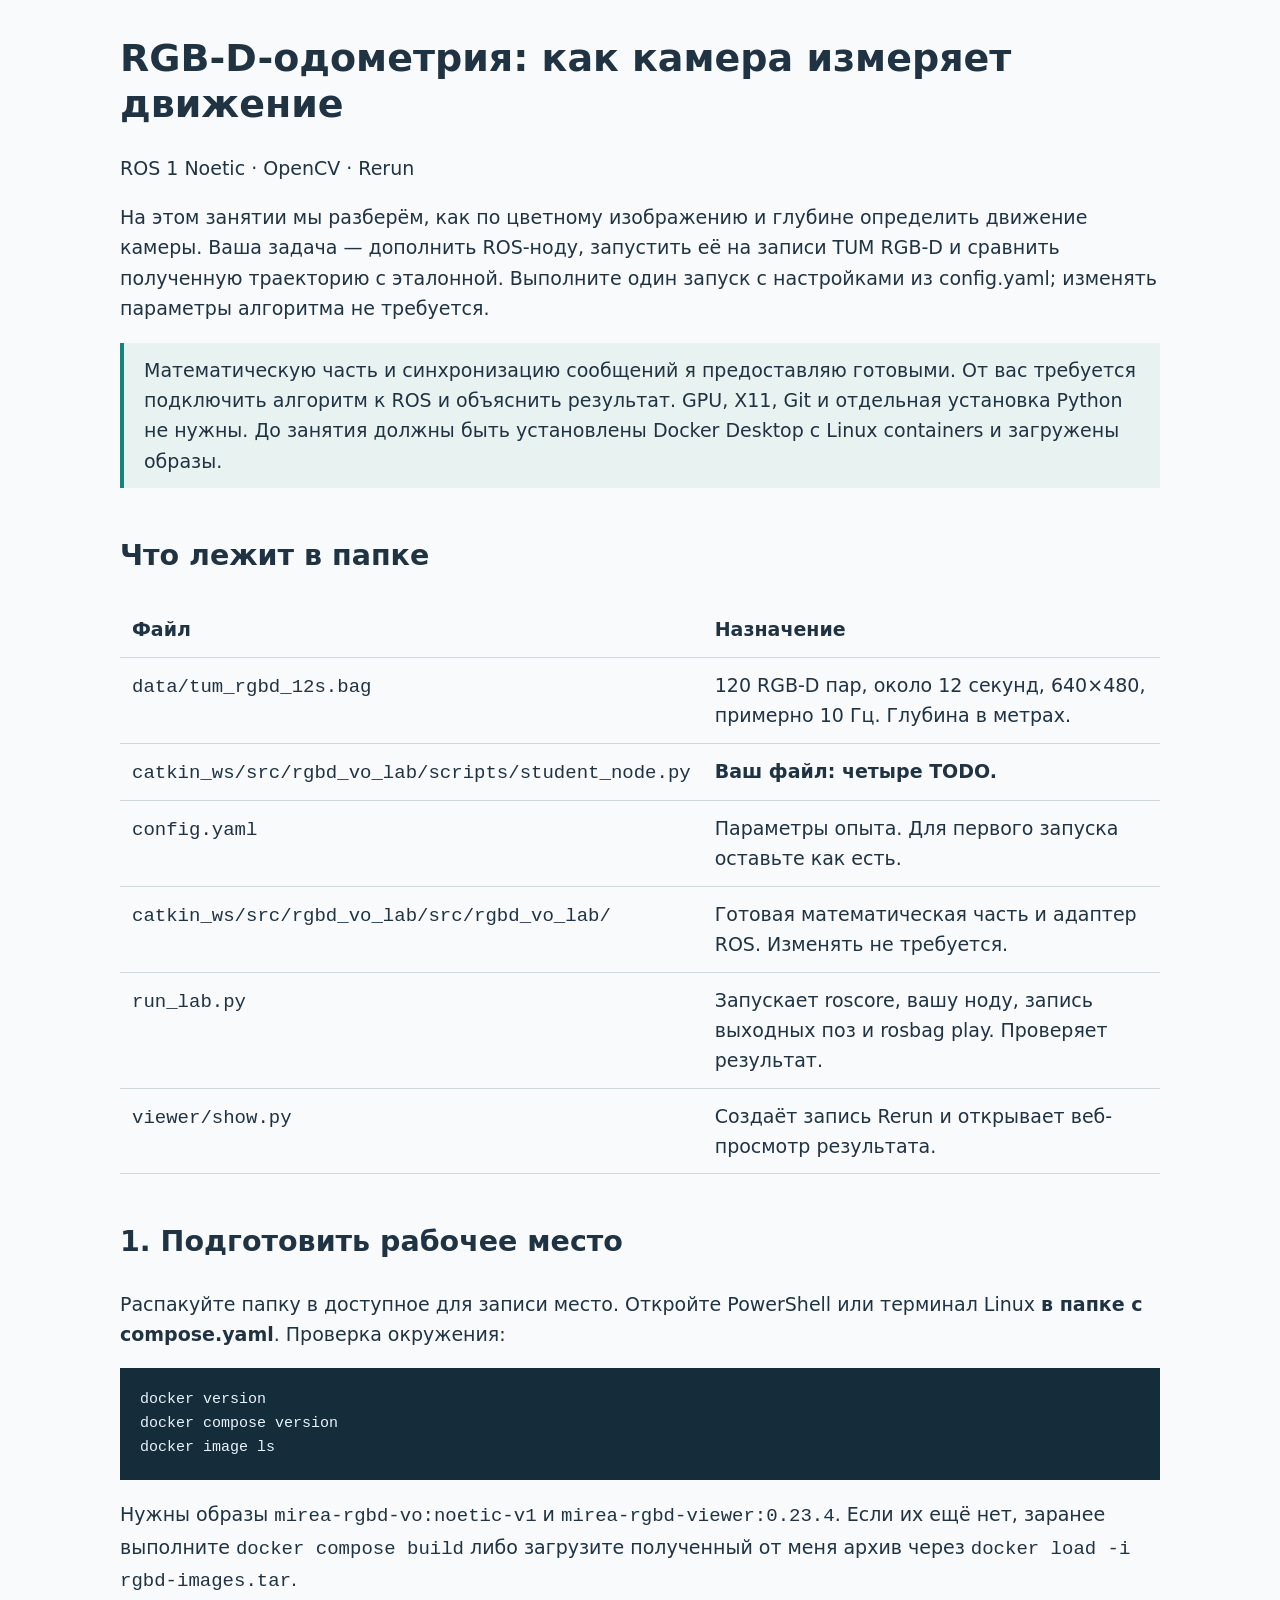
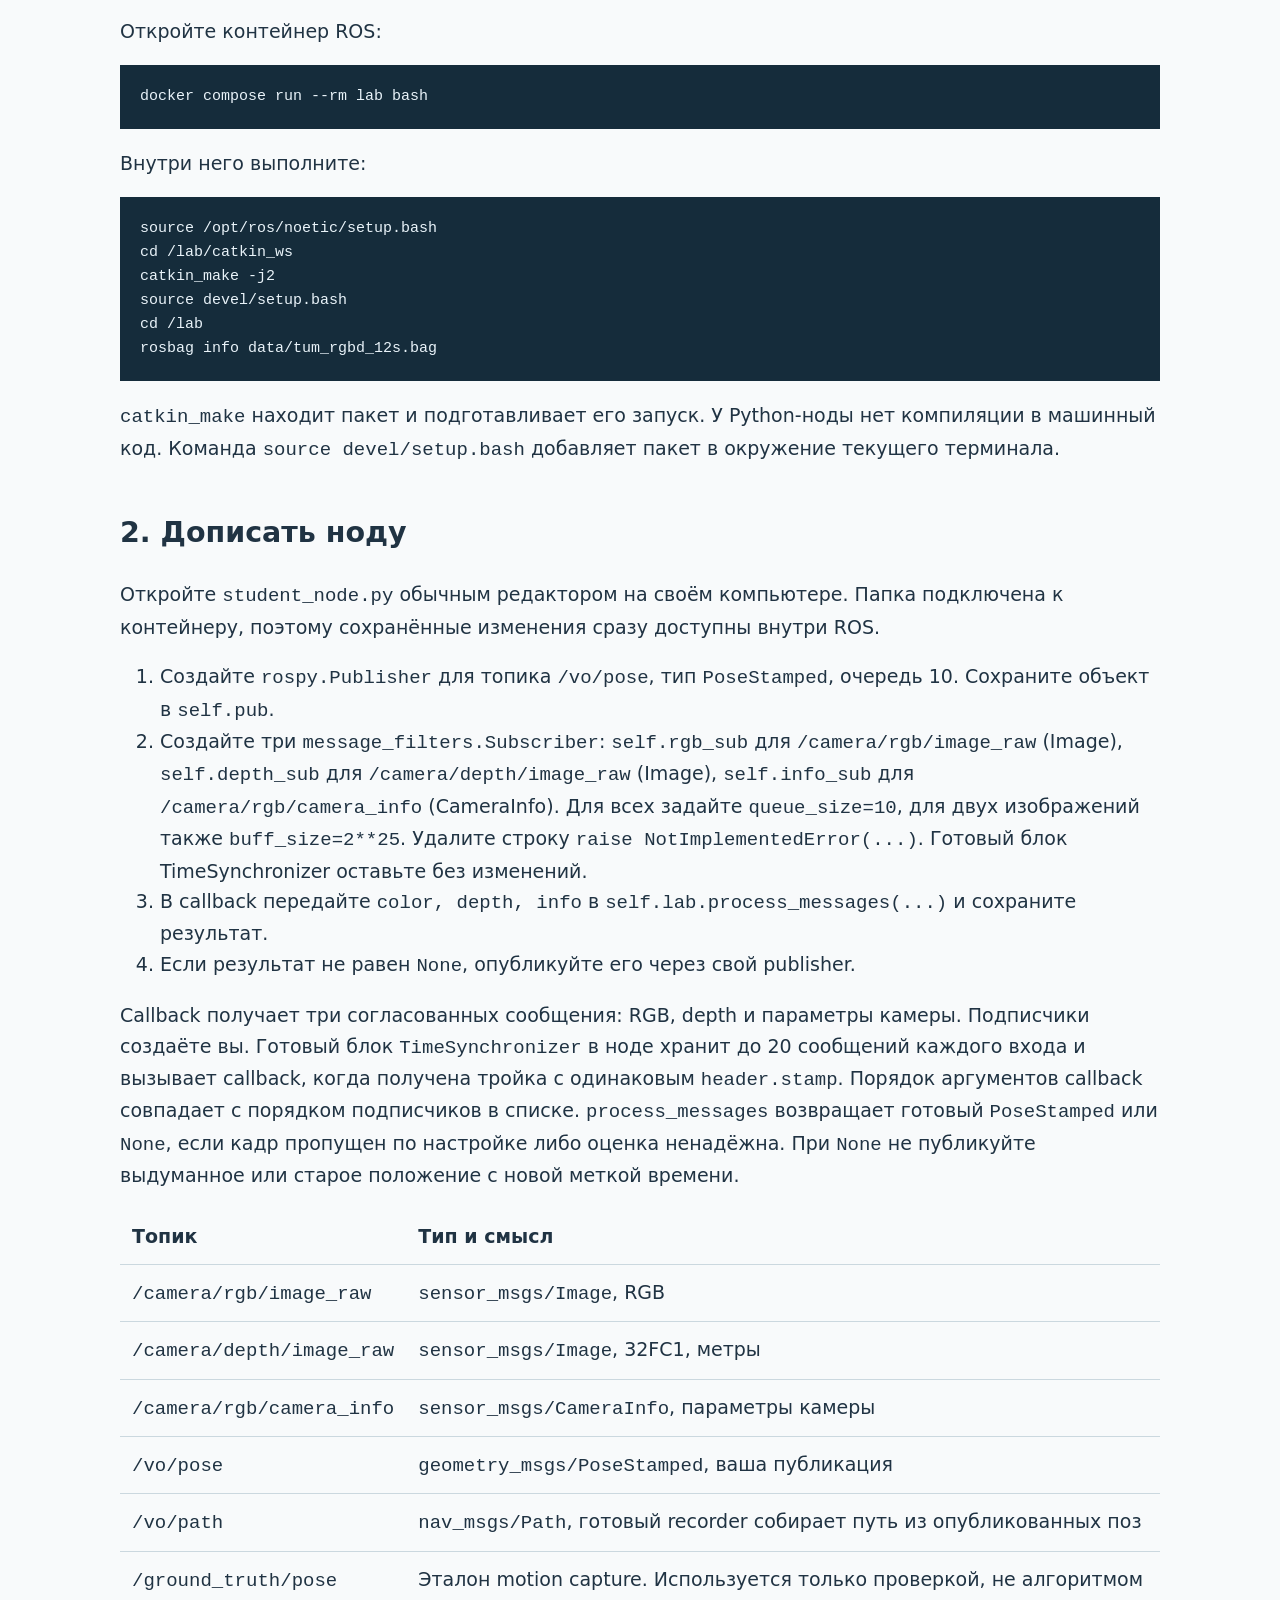
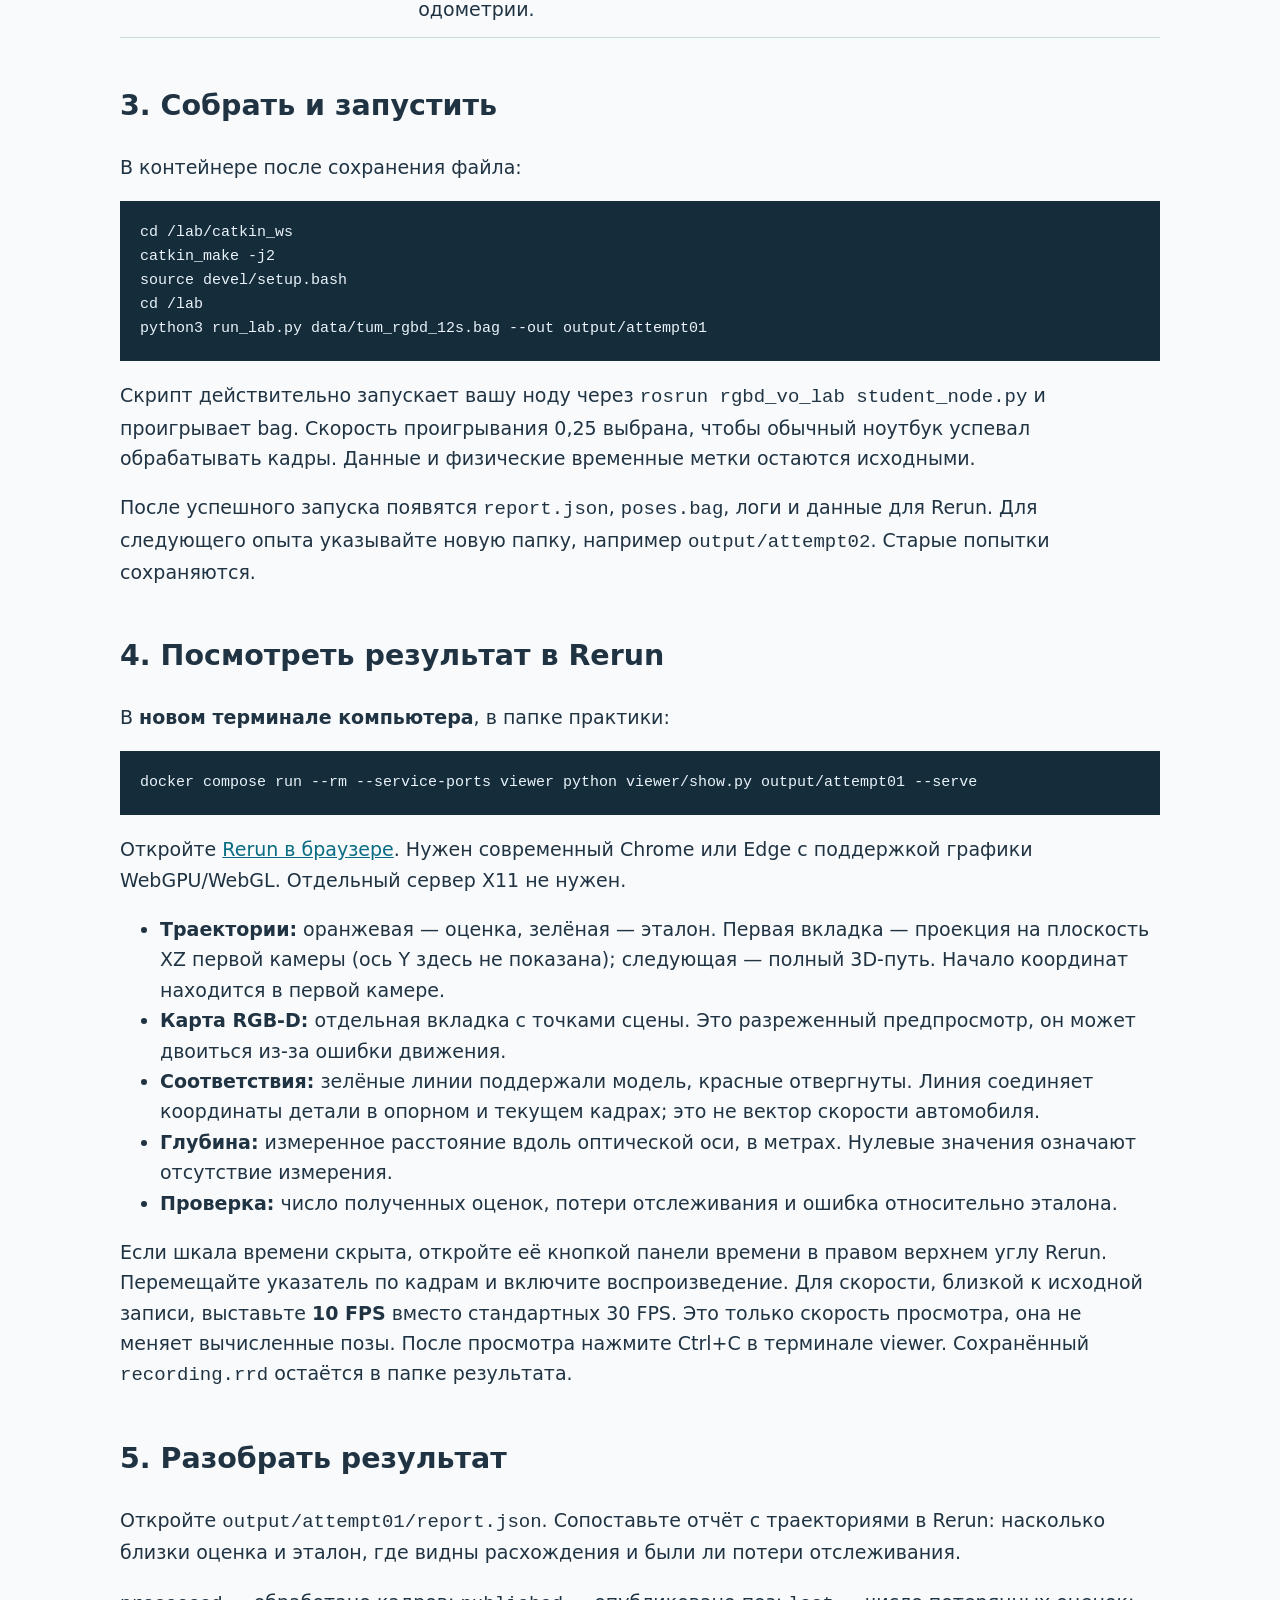
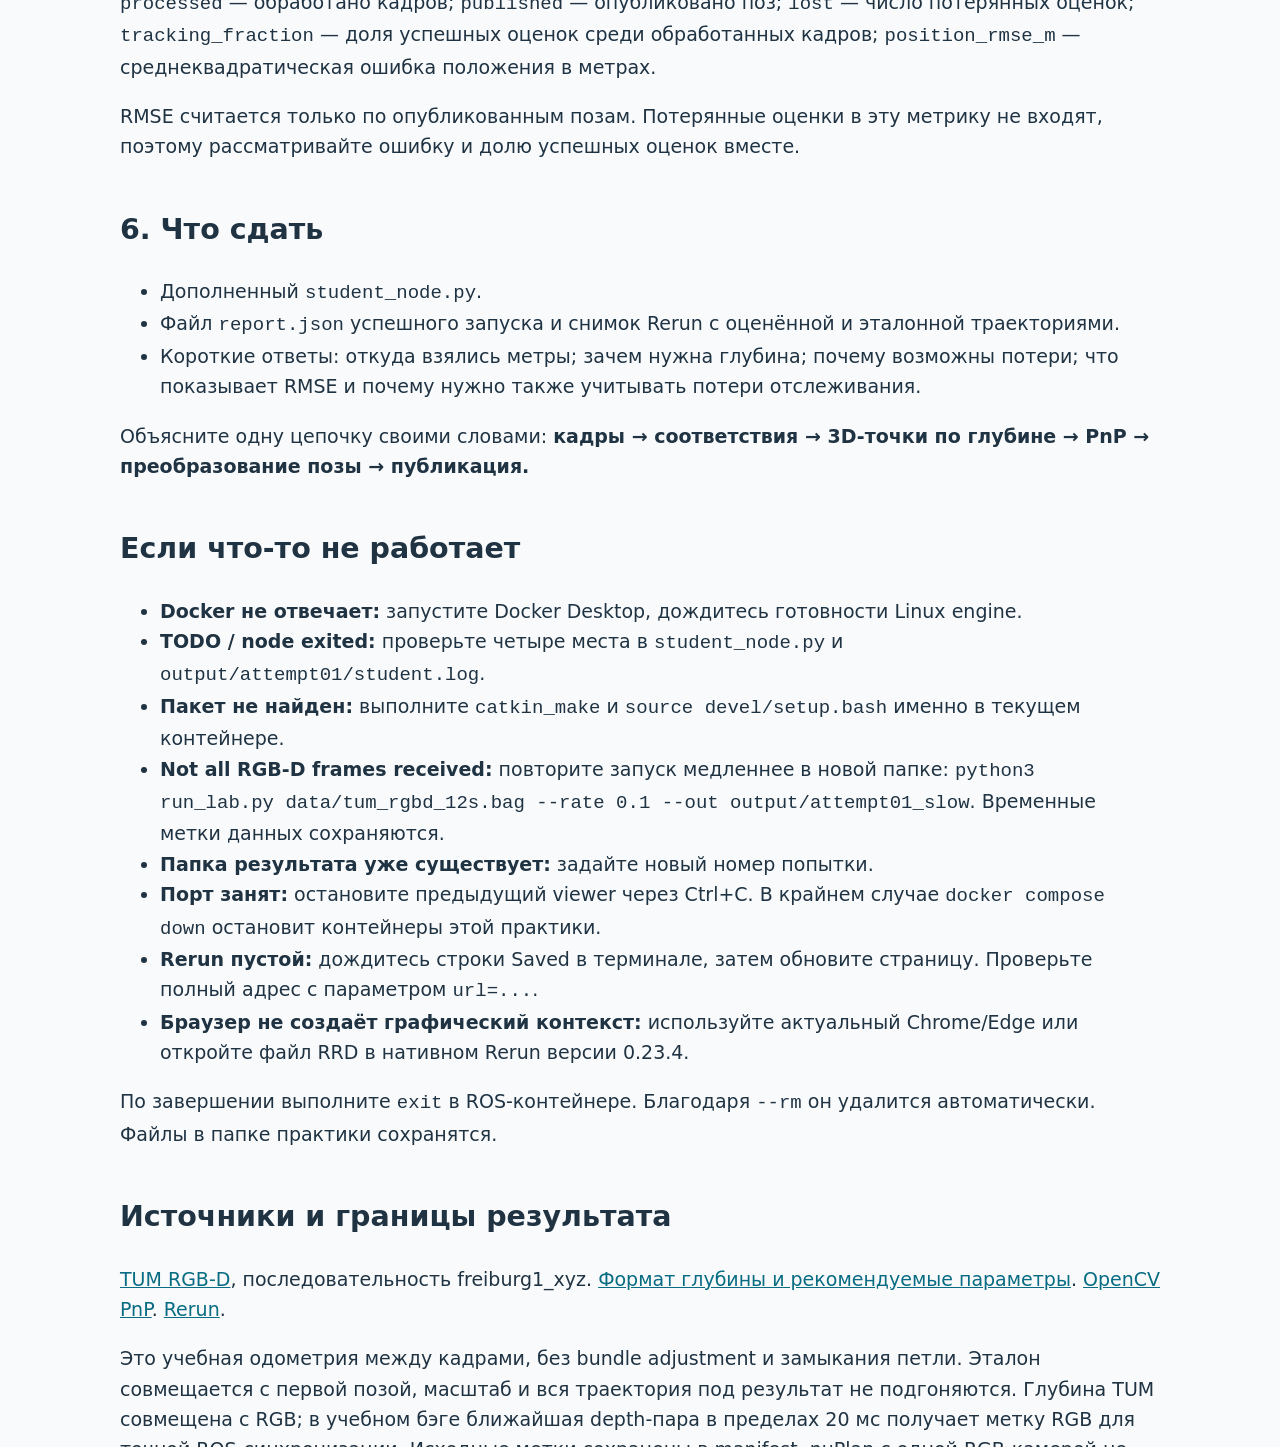
==== practices/02-ros1-rgbd-odometry/assignment.html @ 29c96ba7 "Number RGB-D odometry assignment as practice 2" ====
<!doctype html><html lang="ru"><meta charset="utf-8"><meta name="viewport" content="width=device-width,initial-scale=1">
<title>Практика: RGB-D-одометрия в ROS 1</title>
<style>body{font:19px/1.6 system-ui,sans-serif;max-width:1040px;margin:36px auto;padding:0 24px;color:#203343;background:#f8fafb}h1{font-size:38px;line-height:1.2}h2{margin-top:45px}a{color:#096c82}pre{background:#152c3b;color:#e9f3f9;padding:20px;overflow:auto;font:15px/1.6 Consolas,monospace}code{font-family:Consolas,monospace}td,th{padding:12px;text-align:left;vertical-align:top;border-bottom:1px solid #cbd8df}table{border-collapse:collapse;width:100%}.note{border-left:4px solid #148579;padding:12px 20px;background:#e8f3f1}.time{color:#547180}</style>
<h1>RGB-D-одометрия: как камера измеряет движение</h1>
<p>ROS 1 Noetic · OpenCV · Rerun</p>
<p>На этом занятии мы разберём, как по цветному изображению и глубине определить движение камеры. Ваша задача — дополнить ROS-ноду, запустить её на записи TUM RGB-D и сравнить полученную траекторию с эталонной. Выполните один запуск с настройками из config.yaml; изменять параметры алгоритма не требуется.</p>
<p class="note">Математическую часть и синхронизацию сообщений я предоставляю готовыми. От вас требуется подключить алгоритм к ROS и объяснить результат. GPU, X11, Git и отдельная установка Python не нужны. До занятия должны быть установлены Docker Desktop с Linux containers и загружены образы.</p>
<h2>Что лежит в папке</h2>
<table><tr><th>Файл</th><th>Назначение</th></tr>
<tr><td><code>data/tum_rgbd_12s.bag</code></td><td>120 RGB-D пар, около 12 секунд, 640×480, примерно 10 Гц. Глубина в метрах.</td></tr>
<tr><td><code>catkin_ws/src/rgbd_vo_lab/scripts/student_node.py</code></td><td><b>Ваш файл: четыре TODO.</b></td></tr>
<tr><td><code>config.yaml</code></td><td>Параметры опыта. Для первого запуска оставьте как есть.</td></tr>
<tr><td><code>catkin_ws/src/rgbd_vo_lab/src/rgbd_vo_lab/</code></td><td>Готовая математическая часть и адаптер ROS. Изменять не требуется.</td></tr>
<tr><td><code>run_lab.py</code></td><td>Запускает roscore, вашу ноду, запись выходных поз и rosbag play. Проверяет результат.</td></tr>
<tr><td><code>viewer/show.py</code></td><td>Создаёт запись Rerun и открывает веб-просмотр результата.</td></tr></table>
<h2>1. Подготовить рабочее место</h2>
<p>Распакуйте папку в доступное для записи место. Откройте PowerShell или терминал Linux <b>в папке с compose.yaml</b>. Проверка окружения:</p>
<pre>docker version
docker compose version
docker image ls</pre>
<p>Нужны образы <code>mirea-rgbd-vo:noetic-v1</code> и <code>mirea-rgbd-viewer:0.23.4</code>. Если их ещё нет, заранее выполните <code>docker compose build</code> либо загрузите полученный от меня архив через <code>docker load -i rgbd-images.tar</code>.</p>
<p>Откройте контейнер ROS:</p>
<pre>docker compose run --rm lab bash</pre>
<p>Внутри него выполните:</p>
<pre>source /opt/ros/noetic/setup.bash
cd /lab/catkin_ws
catkin_make -j2
source devel/setup.bash
cd /lab
rosbag info data/tum_rgbd_12s.bag</pre>
<p><code>catkin_make</code> находит пакет и подготавливает его запуск. У Python-ноды нет компиляции в машинный код. Команда <code>source devel/setup.bash</code> добавляет пакет в окружение текущего терминала.</p>
<h2>2. Дописать ноду</h2>
<p>Откройте <code>student_node.py</code> обычным редактором на своём компьютере. Папка подключена к контейнеру, поэтому сохранённые изменения сразу доступны внутри ROS.</p>
<ol><li>Создайте <code>rospy.Publisher</code> для топика <code>/vo/pose</code>, тип <code>PoseStamped</code>, очередь 10. Сохраните объект в <code>self.pub</code>.</li>
<li>Создайте три <code>message_filters.Subscriber</code>: <code>self.rgb_sub</code> для <code>/camera/rgb/image_raw</code> (Image), <code>self.depth_sub</code> для <code>/camera/depth/image_raw</code> (Image), <code>self.info_sub</code> для <code>/camera/rgb/camera_info</code> (CameraInfo). Для всех задайте <code>queue_size=10</code>, для двух изображений также <code>buff_size=2**25</code>. Удалите строку <code>raise NotImplementedError(...)</code>. Готовый блок TimeSynchronizer оставьте без изменений.</li>
<li>В callback передайте <code>color, depth, info</code> в <code>self.lab.process_messages(...)</code> и сохраните результат.</li>
<li>Если результат не равен <code>None</code>, опубликуйте его через свой publisher.</li></ol>
<p>Callback получает три согласованных сообщения: RGB, depth и параметры камеры. Подписчики создаёте вы. Готовый блок <code>TimeSynchronizer</code> в ноде хранит до 20 сообщений каждого входа и вызывает callback, когда получена тройка с одинаковым <code>header.stamp</code>. Порядок аргументов callback совпадает с порядком подписчиков в списке. <code>process_messages</code> возвращает готовый <code>PoseStamped</code> или <code>None</code>, если кадр пропущен по настройке либо оценка ненадёжна. При <code>None</code> не публикуйте выдуманное или старое положение с новой меткой времени.</p>
<table><tr><th>Топик</th><th>Тип и смысл</th></tr>
<tr><td><code>/camera/rgb/image_raw</code></td><td><code>sensor_msgs/Image</code>, RGB</td></tr>
<tr><td><code>/camera/depth/image_raw</code></td><td><code>sensor_msgs/Image</code>, 32FC1, метры</td></tr>
<tr><td><code>/camera/rgb/camera_info</code></td><td><code>sensor_msgs/CameraInfo</code>, параметры камеры</td></tr>
<tr><td><code>/vo/pose</code></td><td><code>geometry_msgs/PoseStamped</code>, ваша публикация</td></tr>
<tr><td><code>/vo/path</code></td><td><code>nav_msgs/Path</code>, готовый recorder собирает путь из опубликованных поз</td></tr>
<tr><td><code>/ground_truth/pose</code></td><td>Эталон motion capture. Используется только проверкой, не алгоритмом одометрии.</td></tr></table>
<h2>3. Собрать и запустить</h2>
<p>В контейнере после сохранения файла:</p>
<pre>cd /lab/catkin_ws
catkin_make -j2
source devel/setup.bash
cd /lab
python3 run_lab.py data/tum_rgbd_12s.bag --out output/attempt01</pre>
<p>Скрипт действительно запускает вашу ноду через <code>rosrun rgbd_vo_lab student_node.py</code> и проигрывает bag. Скорость проигрывания 0,25 выбрана, чтобы обычный ноутбук успевал обрабатывать кадры. Данные и физические временные метки остаются исходными.</p>
<p>После успешного запуска появятся <code>report.json</code>, <code>poses.bag</code>, логи и данные для Rerun. Для следующего опыта указывайте новую папку, например <code>output/attempt02</code>. Старые попытки сохраняются.</p>
<h2>4. Посмотреть результат в Rerun</h2>
<p>В <b>новом терминале компьютера</b>, в папке практики:</p>
<pre>docker compose run --rm --service-ports viewer python viewer/show.py output/attempt01 --serve</pre>
<p>Откройте <a href="http://localhost:9090/?url=rerun%2Bhttp%3A%2F%2Flocalhost%3A9876%2Fproxy">Rerun в браузере</a>. Нужен современный Chrome или Edge с поддержкой графики WebGPU/WebGL. Отдельный сервер X11 не нужен.</p>
<ul><li><b>Траектории:</b> оранжевая — оценка, зелёная — эталон. Первая вкладка — проекция на плоскость XZ первой камеры (ось Y здесь не показана); следующая — полный 3D-путь. Начало координат находится в первой камере.</li>
<li><b>Карта RGB-D:</b> отдельная вкладка с точками сцены. Это разреженный предпросмотр, он может двоиться из-за ошибки движения.</li>
<li><b>Соответствия:</b> зелёные линии поддержали модель, красные отвергнуты. Линия соединяет координаты детали в опорном и текущем кадрах; это не вектор скорости автомобиля.</li>
<li><b>Глубина:</b> измеренное расстояние вдоль оптической оси, в метрах. Нулевые значения означают отсутствие измерения.</li>
<li><b>Проверка:</b> число полученных оценок, потери отслеживания и ошибка относительно эталона.</li></ul>
<p>Если шкала времени скрыта, откройте её кнопкой панели времени в правом верхнем углу Rerun. Перемещайте указатель по кадрам и включите воспроизведение. Для скорости, близкой к исходной записи, выставьте <b>10 FPS</b> вместо стандартных 30 FPS. Это только скорость просмотра, она не меняет вычисленные позы. После просмотра нажмите Ctrl+C в терминале viewer. Сохранённый <code>recording.rrd</code> остаётся в папке результата.</p>
<h2>5. Разобрать результат</h2>
<p>Откройте <code>output/attempt01/report.json</code>. Сопоставьте отчёт с траекториями в Rerun: насколько близки оценка и эталон, где видны расхождения и были ли потери отслеживания.</p>
<p><code>processed</code> — обработано кадров; <code>published</code> — опубликовано поз; <code>lost</code> — число потерянных оценок; <code>tracking_fraction</code> — доля успешных оценок среди обработанных кадров; <code>position_rmse_m</code> — среднеквадратическая ошибка положения в метрах.</p>
<p>RMSE считается только по опубликованным позам. Потерянные оценки в эту метрику не входят, поэтому рассматривайте ошибку и долю успешных оценок вместе.</p>
<h2>6. Что сдать</h2>
<ul><li>Дополненный <code>student_node.py</code>.</li><li>Файл <code>report.json</code> успешного запуска и снимок Rerun с оценённой и эталонной траекториями.</li><li>Короткие ответы: откуда взялись метры; зачем нужна глубина; почему возможны потери; что показывает RMSE и почему нужно также учитывать потери отслеживания.</li></ul>
<p>Объясните одну цепочку своими словами: <b>кадры → соответствия → 3D-точки по глубине → PnP → преобразование позы → публикация.</b></p>
<h2>Если что-то не работает</h2>
<ul><li><b>Docker не отвечает:</b> запустите Docker Desktop, дождитесь готовности Linux engine.</li><li><b>TODO / node exited:</b> проверьте четыре места в <code>student_node.py</code> и <code>output/attempt01/student.log</code>.</li><li><b>Пакет не найден:</b> выполните <code>catkin_make</code> и <code>source devel/setup.bash</code> именно в текущем контейнере.</li><li><b>Not all RGB-D frames received:</b> повторите запуск медленнее в новой папке: <code>python3 run_lab.py data/tum_rgbd_12s.bag --rate 0.1 --out output/attempt01_slow</code>. Временные метки данных сохраняются.</li><li><b>Папка результата уже существует:</b> задайте новый номер попытки.</li><li><b>Порт занят:</b> остановите предыдущий viewer через Ctrl+C. В крайнем случае <code>docker compose down</code> остановит контейнеры этой практики.</li><li><b>Rerun пустой:</b> дождитесь строки Saved в терминале, затем обновите страницу. Проверьте полный адрес с параметром <code>url=...</code>.</li><li><b>Браузер не создаёт графический контекст:</b> используйте актуальный Chrome/Edge или откройте файл RRD в нативном Rerun версии 0.23.4.</li></ul>
<p>По завершении выполните <code>exit</code> в ROS-контейнере. Благодаря <code>--rm</code> он удалится автоматически. Файлы в папке практики сохранятся.</p>
<h2>Источники и границы результата</h2>
<p><a href="https://cvg.cit.tum.de/data/datasets/rgbd-dataset">TUM RGB-D</a>, последовательность freiburg1_xyz. <a href="https://cvg.cit.tum.de/data/datasets/rgbd-dataset/file_formats">Формат глубины и рекомендуемые параметры</a>. <a href="https://docs.opencv.org/4.2.0/d5/d1f/calib3d_solvePnP.html">OpenCV PnP</a>. <a href="https://rerun.io/">Rerun</a>.</p>
<p>Это учебная одометрия между кадрами, без bundle adjustment и замыкания петли. Эталон совмещается с первой позой, масштаб и вся траектория под результат не подгоняются. Глубина TUM совмещена с RGB; в учебном бэге ближайшая depth-пара в пределах 20 мс получает метку RGB для точной ROS-синхронизации. Исходные метки сохранены в manifest. nuPlan с одной RGB-камерой не подходит для запуска этой RGB-D-ноды.</p>
</html>
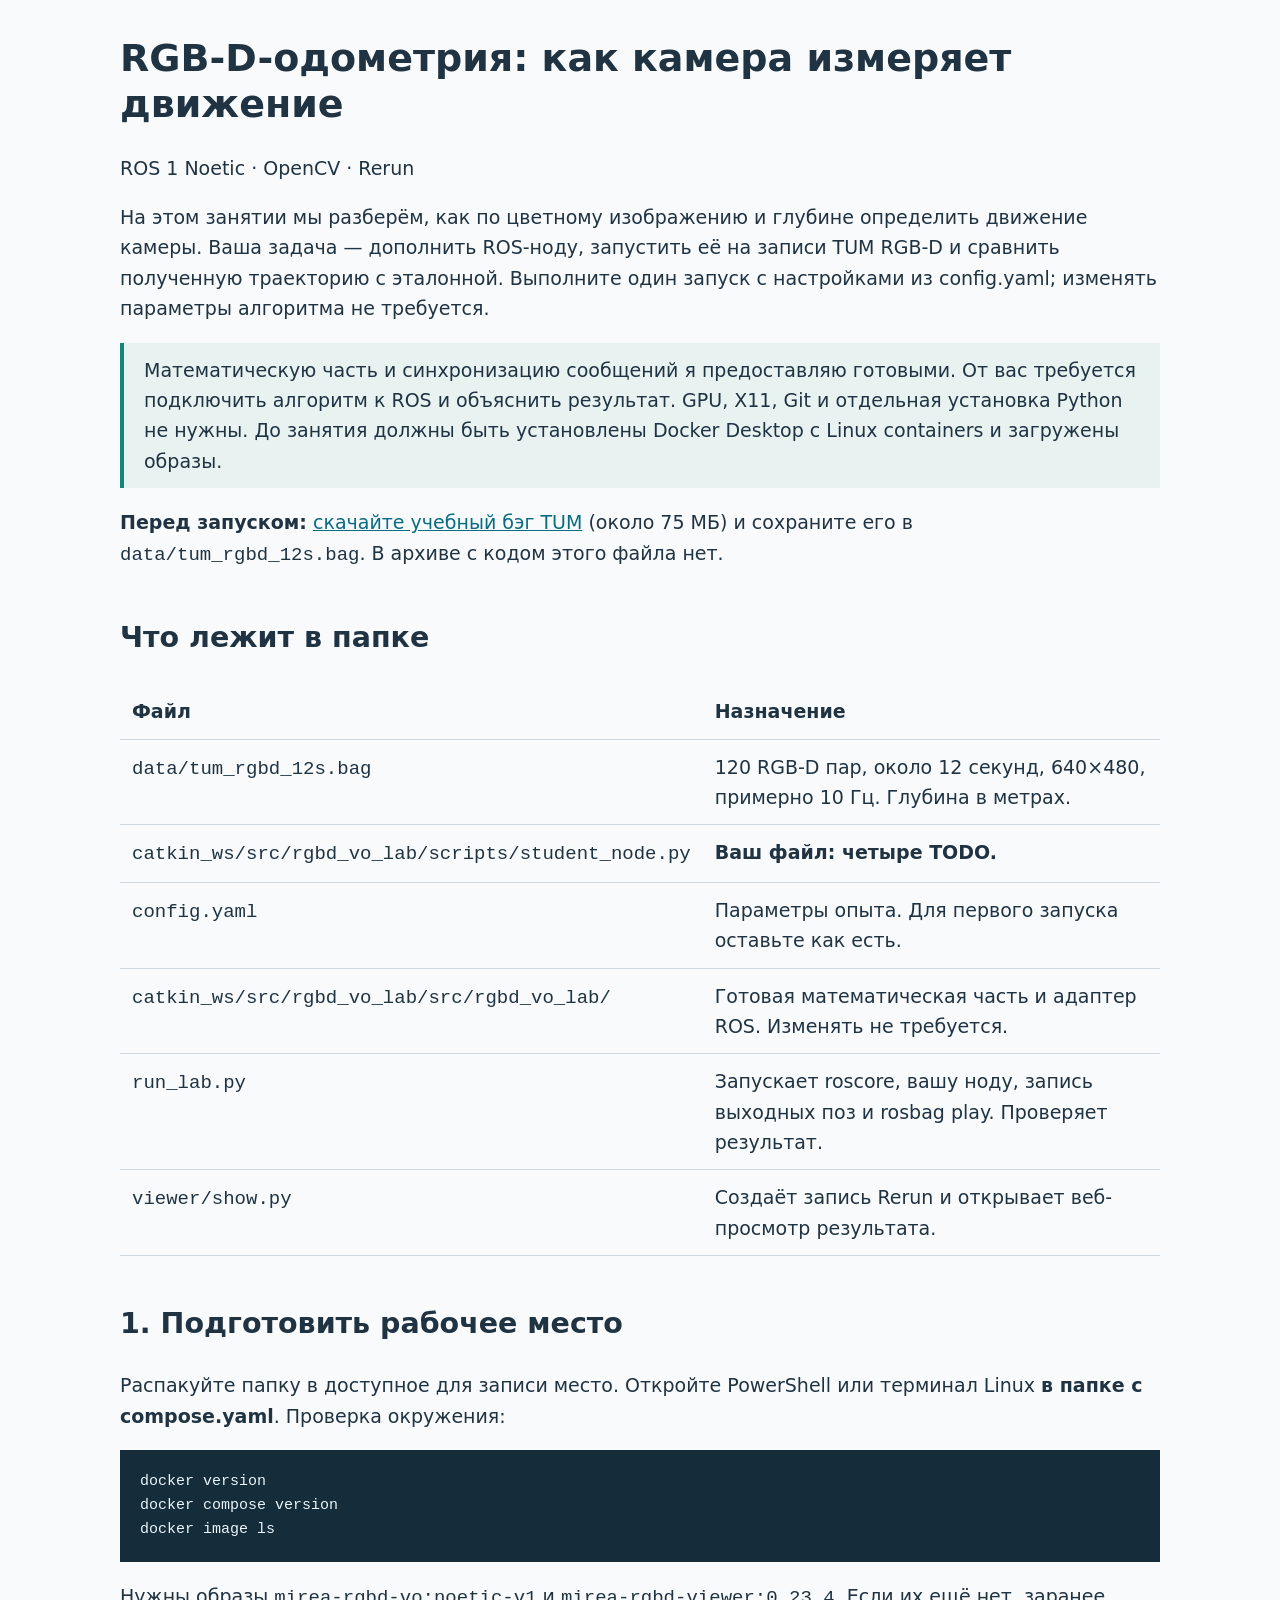
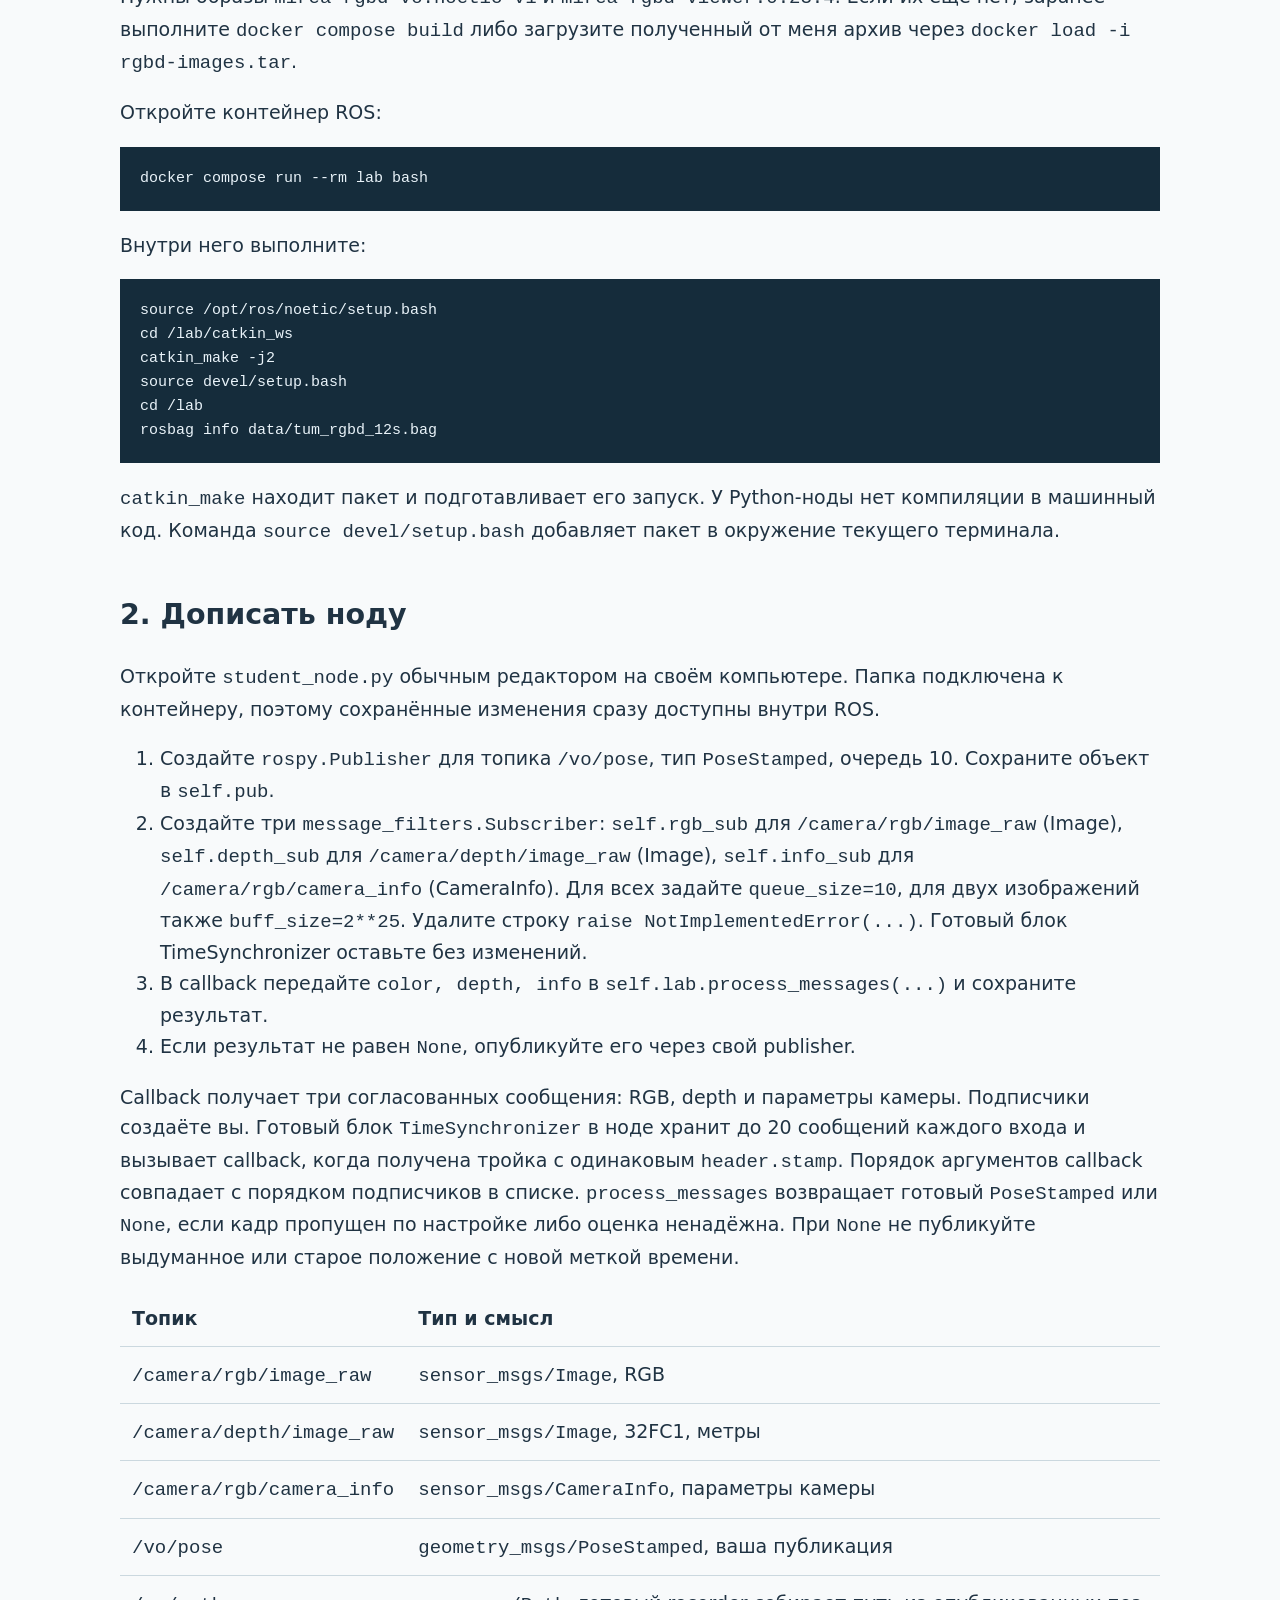
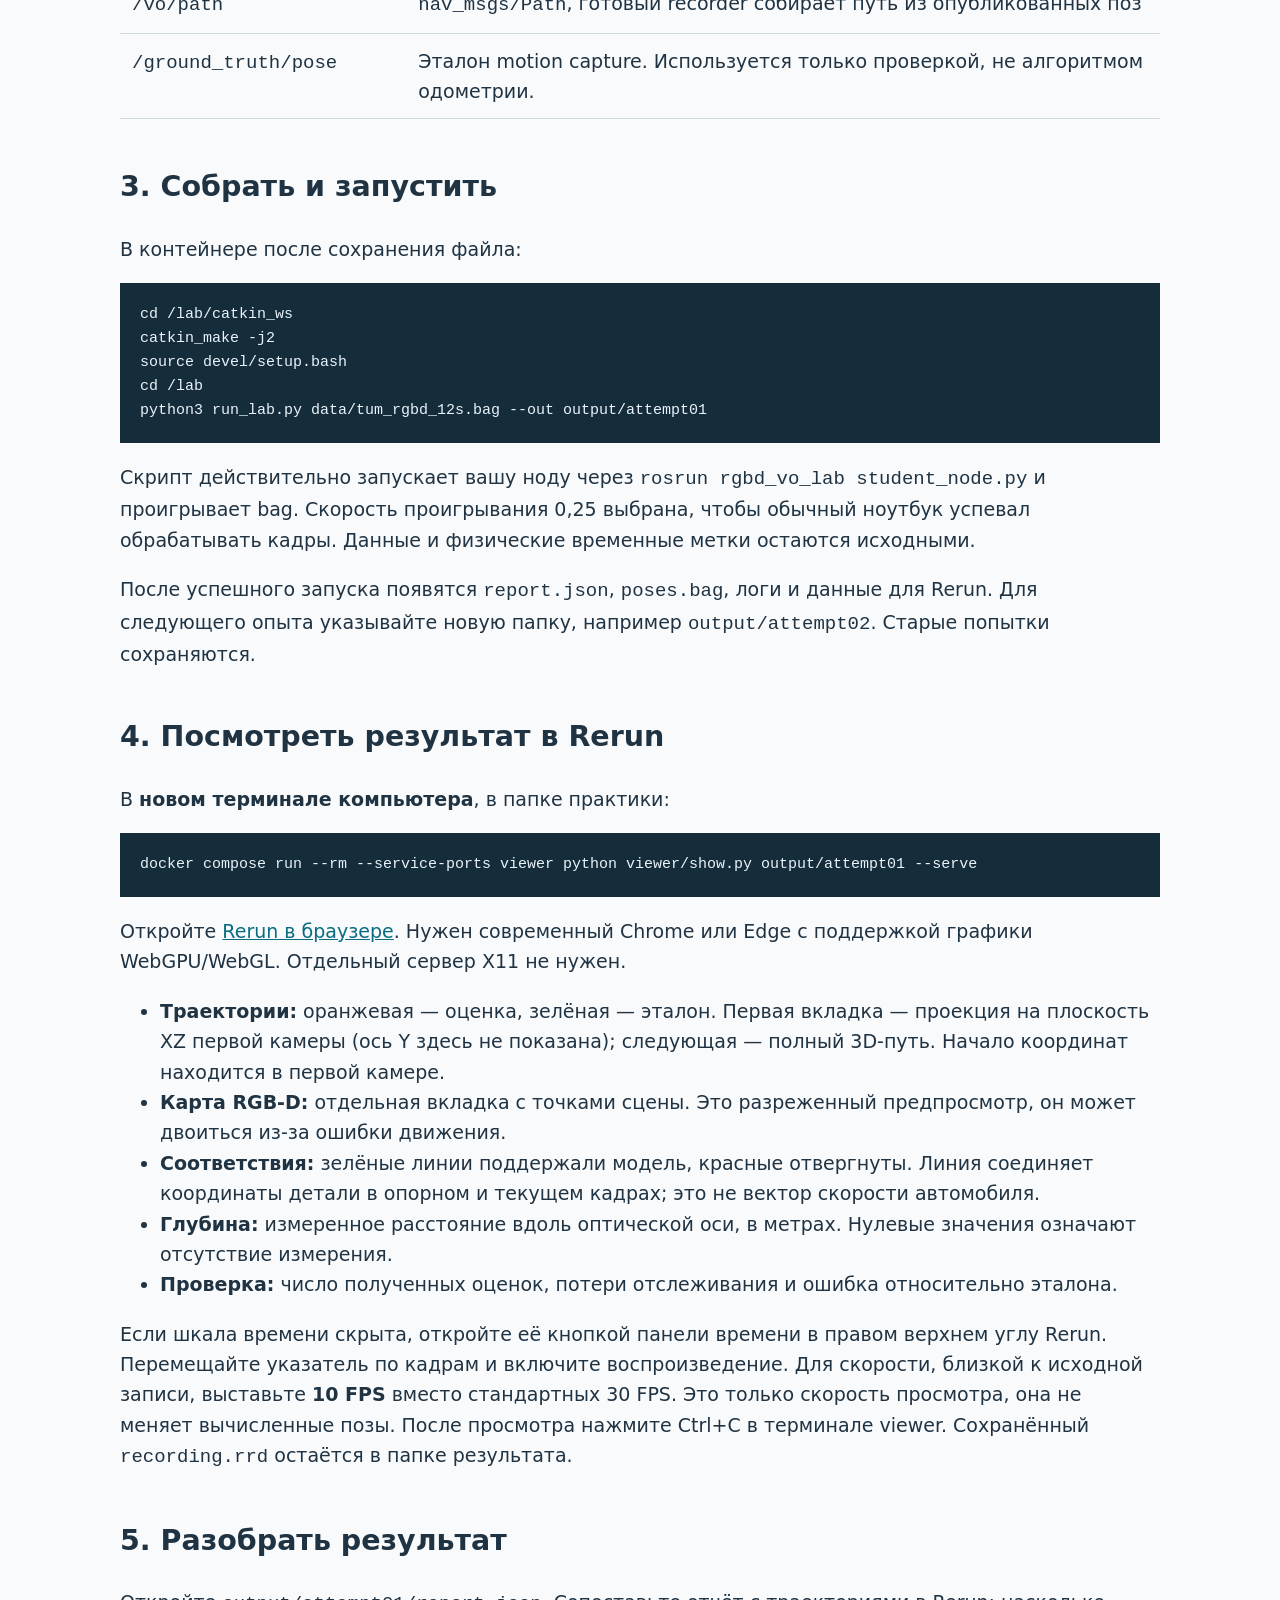
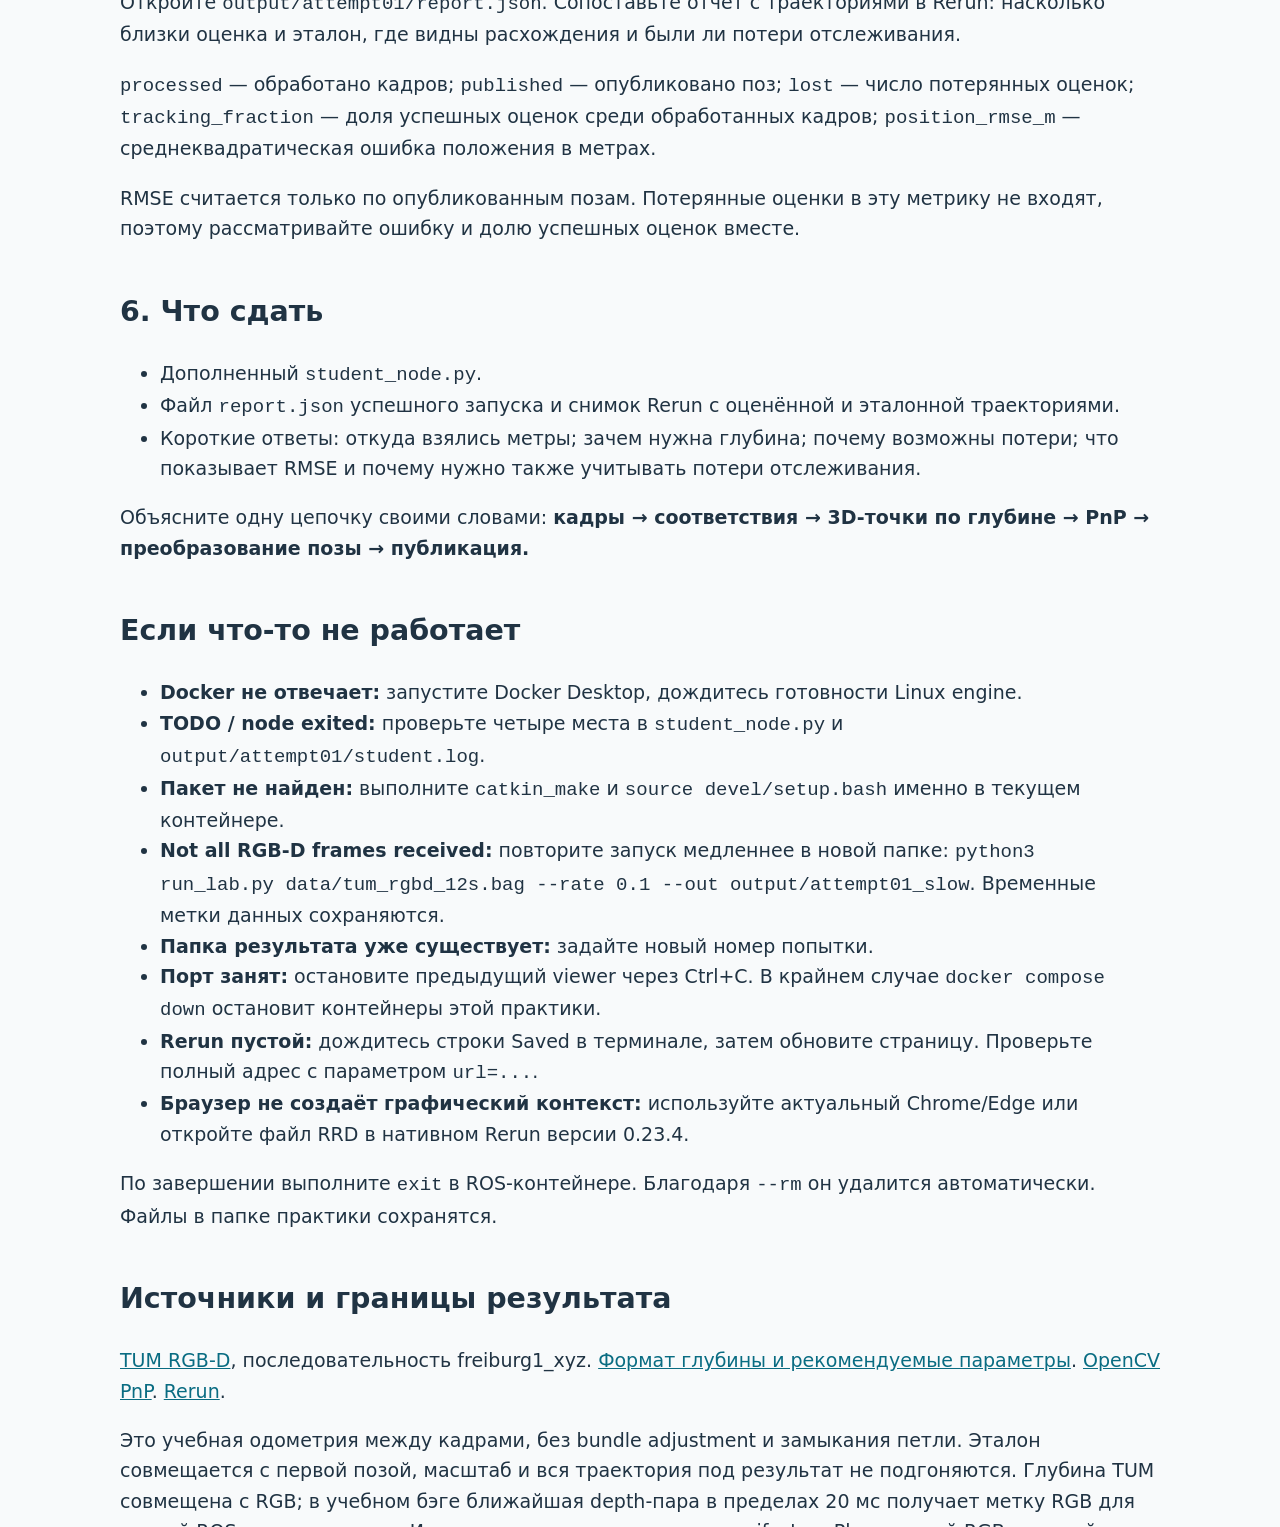
==== commit 3f3b9de2: "Keep RGB-D practice lightweight and link dataset separately" ====
--- a/practices/02-ros1-rgbd-odometry/assignment.html
+++ b/practices/02-ros1-rgbd-odometry/assignment.html
@@ -5,6 +5,7 @@
 <p>ROS 1 Noetic · OpenCV · Rerun</p>
 <p>На этом занятии мы разберём, как по цветному изображению и глубине определить движение камеры. Ваша задача — дополнить ROS-ноду, запустить её на записи TUM RGB-D и сравнить полученную траекторию с эталонной. Выполните один запуск с настройками из config.yaml; изменять параметры алгоритма не требуется.</p>
 <p class="note">Математическую часть и синхронизацию сообщений я предоставляю готовыми. От вас требуется подключить алгоритм к ROS и объяснить результат. GPU, X11, Git и отдельная установка Python не нужны. До занятия должны быть установлены Docker Desktop с Linux containers и загружены образы.</p>
+<p><b>Перед запуском:</b> <a href="https://github.com/LIvanoff/autonomous-vehicle-comms-navigation/raw/29c96ba7e98efba7c77fafe587646913174e33c1/practices/02-ros1-rgbd-odometry/data/tum_rgbd_12s.bag">скачайте учебный бэг TUM</a> (около 75 МБ) и сохраните его в <code>data/tum_rgbd_12s.bag</code>. В архиве с кодом этого файла нет.</p>
 <h2>Что лежит в папке</h2>
 <table><tr><th>Файл</th><th>Назначение</th></tr>
 <tr><td><code>data/tum_rgbd_12s.bag</code></td><td>120 RGB-D пар, около 12 секунд, 640×480, примерно 10 Гц. Глубина в метрах.</td></tr>
